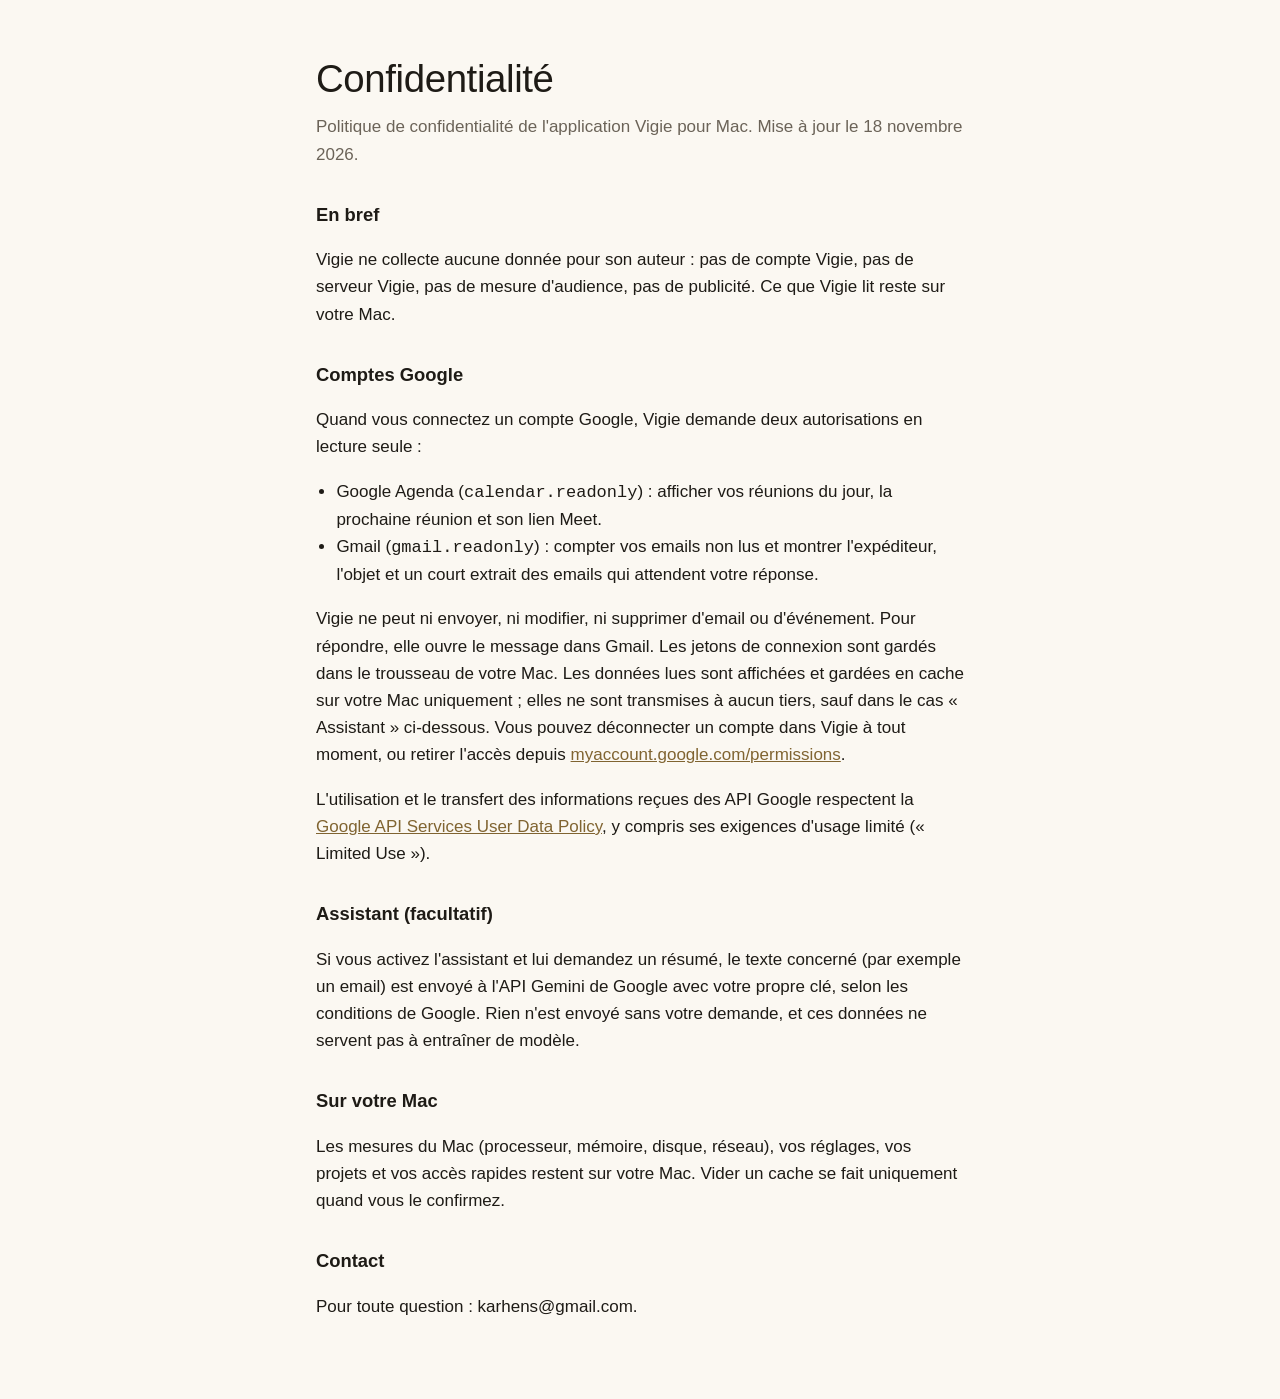
==== vigie/confidentialite.html @ 011286c2 "Vigie : page d'accueil et politique de confidentialité Co-Authored-By: Claude Opus 5.5 <noreply@anth" ====
<!doctype html>
<html lang="fr">
<head>
  <meta charset="utf-8">
  <meta name="viewport" content="width=device-width, initial-scale=1">
  <title>Vigie · Confidentialité</title>
  <link rel="stylesheet" href="../style.css">
</head>
<body>
<main>
  <h1>Confidentialité</h1>
  <p class="sous">Politique de confidentialité de l'application Vigie pour Mac. Mise à jour le 18 novembre 2026.</p>

  <h2>En bref</h2>
  <p>Vigie ne collecte aucune donnée pour son auteur : pas de compte Vigie, pas de serveur Vigie, pas de mesure
    d'audience, pas de publicité. Ce que Vigie lit reste sur votre Mac.</p>

  <h2>Comptes Google</h2>
  <p>Quand vous connectez un compte Google, Vigie demande deux autorisations en lecture seule :</p>
  <ul>
    <li>Google Agenda (<code>calendar.readonly</code>) : afficher vos réunions du jour, la prochaine réunion et son lien Meet.</li>
    <li>Gmail (<code>gmail.readonly</code>) : compter vos emails non lus et montrer l'expéditeur, l'objet et un court extrait
      des emails qui attendent votre réponse.</li>
  </ul>
  <p>Vigie ne peut ni envoyer, ni modifier, ni supprimer d'email ou d'événement. Pour répondre, elle ouvre le message dans
    Gmail. Les jetons de connexion sont gardés dans le trousseau de votre Mac. Les données lues sont affichées et gardées
    en cache sur votre Mac uniquement ; elles ne sont transmises à aucun tiers, sauf dans le cas « Assistant » ci-dessous.
    Vous pouvez déconnecter un compte dans Vigie à tout moment, ou retirer l'accès depuis
    <a href="https://myaccount.google.com/permissions">myaccount.google.com/permissions</a>.</p>
  <p>L'utilisation et le transfert des informations reçues des API Google respectent la
    <a href="https://developers.google.com/terms/api-services-user-data-policy">Google API Services User Data Policy</a>,
    y compris ses exigences d'usage limité (« Limited Use »).</p>

  <h2>Assistant (facultatif)</h2>
  <p>Si vous activez l'assistant et lui demandez un résumé, le texte concerné (par exemple un email) est envoyé à l'API
    Gemini de Google avec votre propre clé, selon les conditions de Google. Rien n'est envoyé sans votre demande, et ces
    données ne servent pas à entraîner de modèle.</p>

  <h2>Sur votre Mac</h2>
  <p>Les mesures du Mac (processeur, mémoire, disque, réseau), vos réglages, vos projets et vos accès rapides restent sur
    votre Mac. Vider un cache se fait uniquement quand vous le confirmez.</p>

  <h2>Contact</h2>
  <p>Pour toute question : karhens@gmail.com.</p>
</main>
</body>
</html>
---- style.css ----
:root { --fond: #fbf8f2; --encre: #1e1b16; --doux: #6b6358; --filet: #e2dbce; --accent: #806431; }
@media (prefers-color-scheme: dark) { :root { --fond: #17150f; --encre: #efe9df; --doux: #a89f92; --filet: #3a352c; --accent: #d9b872; } }
* { box-sizing: border-box; }
body { margin: 0; background: var(--fond); color: var(--encre); font: 17px/1.6 -apple-system, "Segoe UI", Roboto, sans-serif; }
main { max-width: 680px; margin: 0 auto; padding: 48px 16px 64px; }
h1 { font-weight: 500; font-size: 2.4rem; margin: 0 0 4px; letter-spacing: -0.01em; }
h2 { font-size: 1.15rem; margin: 32px 0 8px; }
p, li { color: var(--encre); }
.sous { color: var(--doux); margin-top: 0; }
a { color: var(--accent); }
ul { padding-left: 1.2em; }
footer { margin-top: 48px; padding-top: 16px; border-top: 1px solid var(--filet); color: var(--doux); font-size: 0.9rem; }
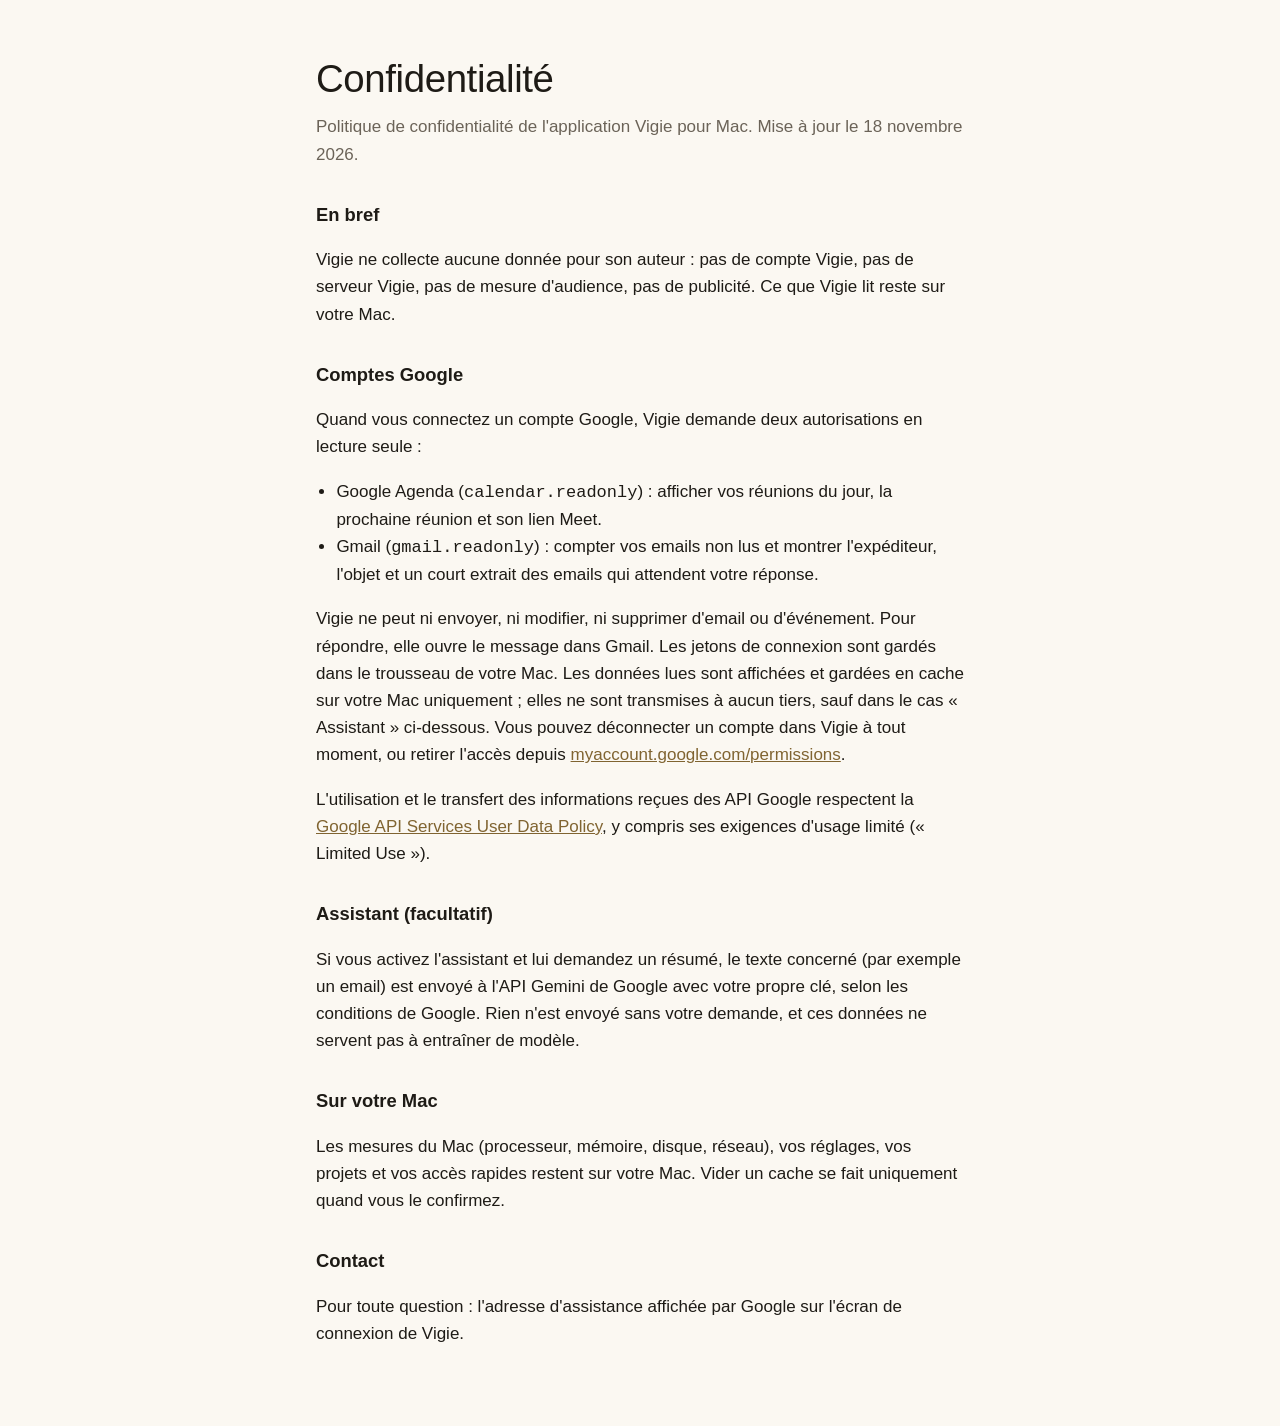
==== commit 1fe246d9: "Vigie : pas d'adresse personnelle en clair sur la page Co-Authored-By: Claude Opus 5.5 <noreply@anth" ====
--- a/vigie/confidentialite.html
+++ b/vigie/confidentialite.html
@@ -41,7 +41,7 @@
     votre Mac. Vider un cache se fait uniquement quand vous le confirmez.</p>
 
   <h2>Contact</h2>
-  <p>Pour toute question : karhens@gmail.com.</p>
+  <p>Pour toute question : l'adresse d'assistance affichée par Google sur l'écran de connexion de Vigie.</p>
 </main>
 </body>
 </html>
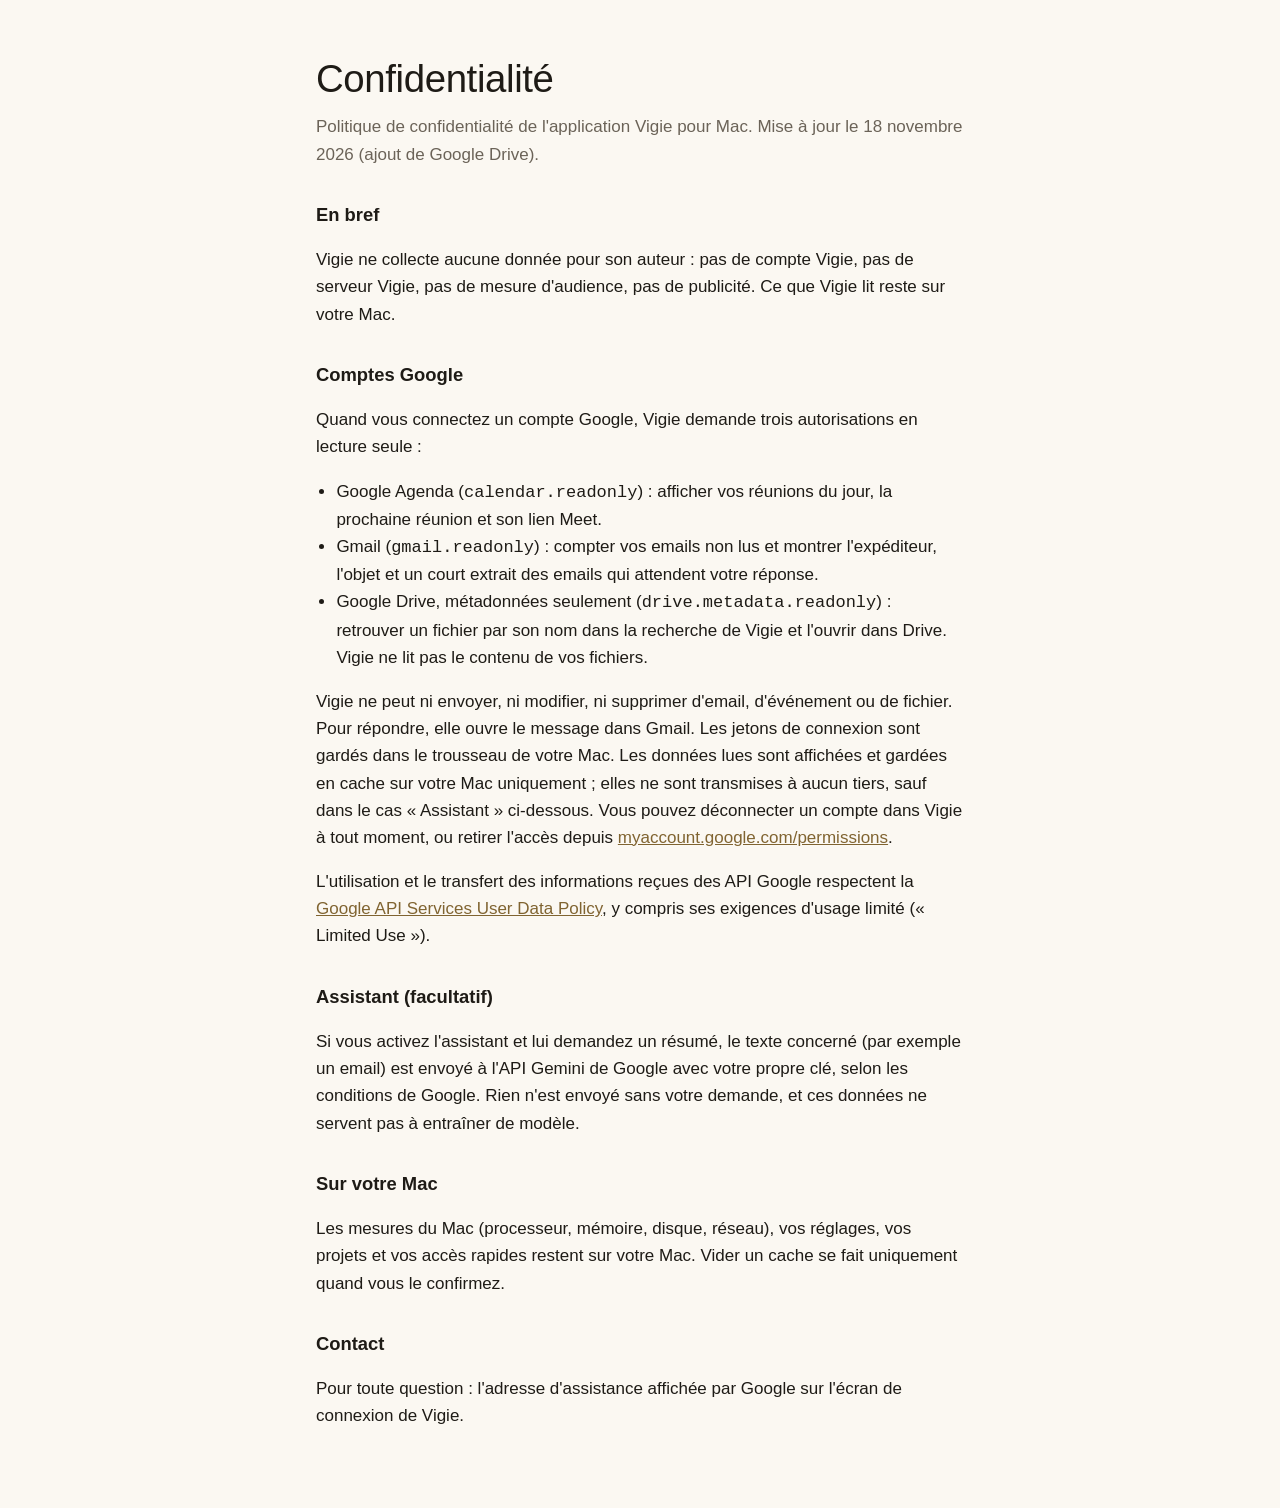
==== commit e5a72c3e: "Vigie : Google Drive (métadonnées) dans la confidentialité Co-Authored-By: Claude Opus 5.5 <noreply@" ====
--- a/vigie/confidentialite.html
+++ b/vigie/confidentialite.html
@@ -9,20 +9,22 @@
 <body>
 <main>
   <h1>Confidentialité</h1>
-  <p class="sous">Politique de confidentialité de l'application Vigie pour Mac. Mise à jour le 18 novembre 2026.</p>
+  <p class="sous">Politique de confidentialité de l'application Vigie pour Mac. Mise à jour le 18 novembre 2026 (ajout de Google Drive).</p>
 
   <h2>En bref</h2>
   <p>Vigie ne collecte aucune donnée pour son auteur : pas de compte Vigie, pas de serveur Vigie, pas de mesure
     d'audience, pas de publicité. Ce que Vigie lit reste sur votre Mac.</p>
 
   <h2>Comptes Google</h2>
-  <p>Quand vous connectez un compte Google, Vigie demande deux autorisations en lecture seule :</p>
+  <p>Quand vous connectez un compte Google, Vigie demande trois autorisations en lecture seule :</p>
   <ul>
     <li>Google Agenda (<code>calendar.readonly</code>) : afficher vos réunions du jour, la prochaine réunion et son lien Meet.</li>
     <li>Gmail (<code>gmail.readonly</code>) : compter vos emails non lus et montrer l'expéditeur, l'objet et un court extrait
       des emails qui attendent votre réponse.</li>
+    <li>Google Drive, métadonnées seulement (<code>drive.metadata.readonly</code>) : retrouver un fichier par son nom dans la
+      recherche de Vigie et l'ouvrir dans Drive. Vigie ne lit pas le contenu de vos fichiers.</li>
   </ul>
-  <p>Vigie ne peut ni envoyer, ni modifier, ni supprimer d'email ou d'événement. Pour répondre, elle ouvre le message dans
+  <p>Vigie ne peut ni envoyer, ni modifier, ni supprimer d'email, d'événement ou de fichier. Pour répondre, elle ouvre le message dans
     Gmail. Les jetons de connexion sont gardés dans le trousseau de votre Mac. Les données lues sont affichées et gardées
     en cache sur votre Mac uniquement ; elles ne sont transmises à aucun tiers, sauf dans le cas « Assistant » ci-dessous.
     Vous pouvez déconnecter un compte dans Vigie à tout moment, ou retirer l'accès depuis
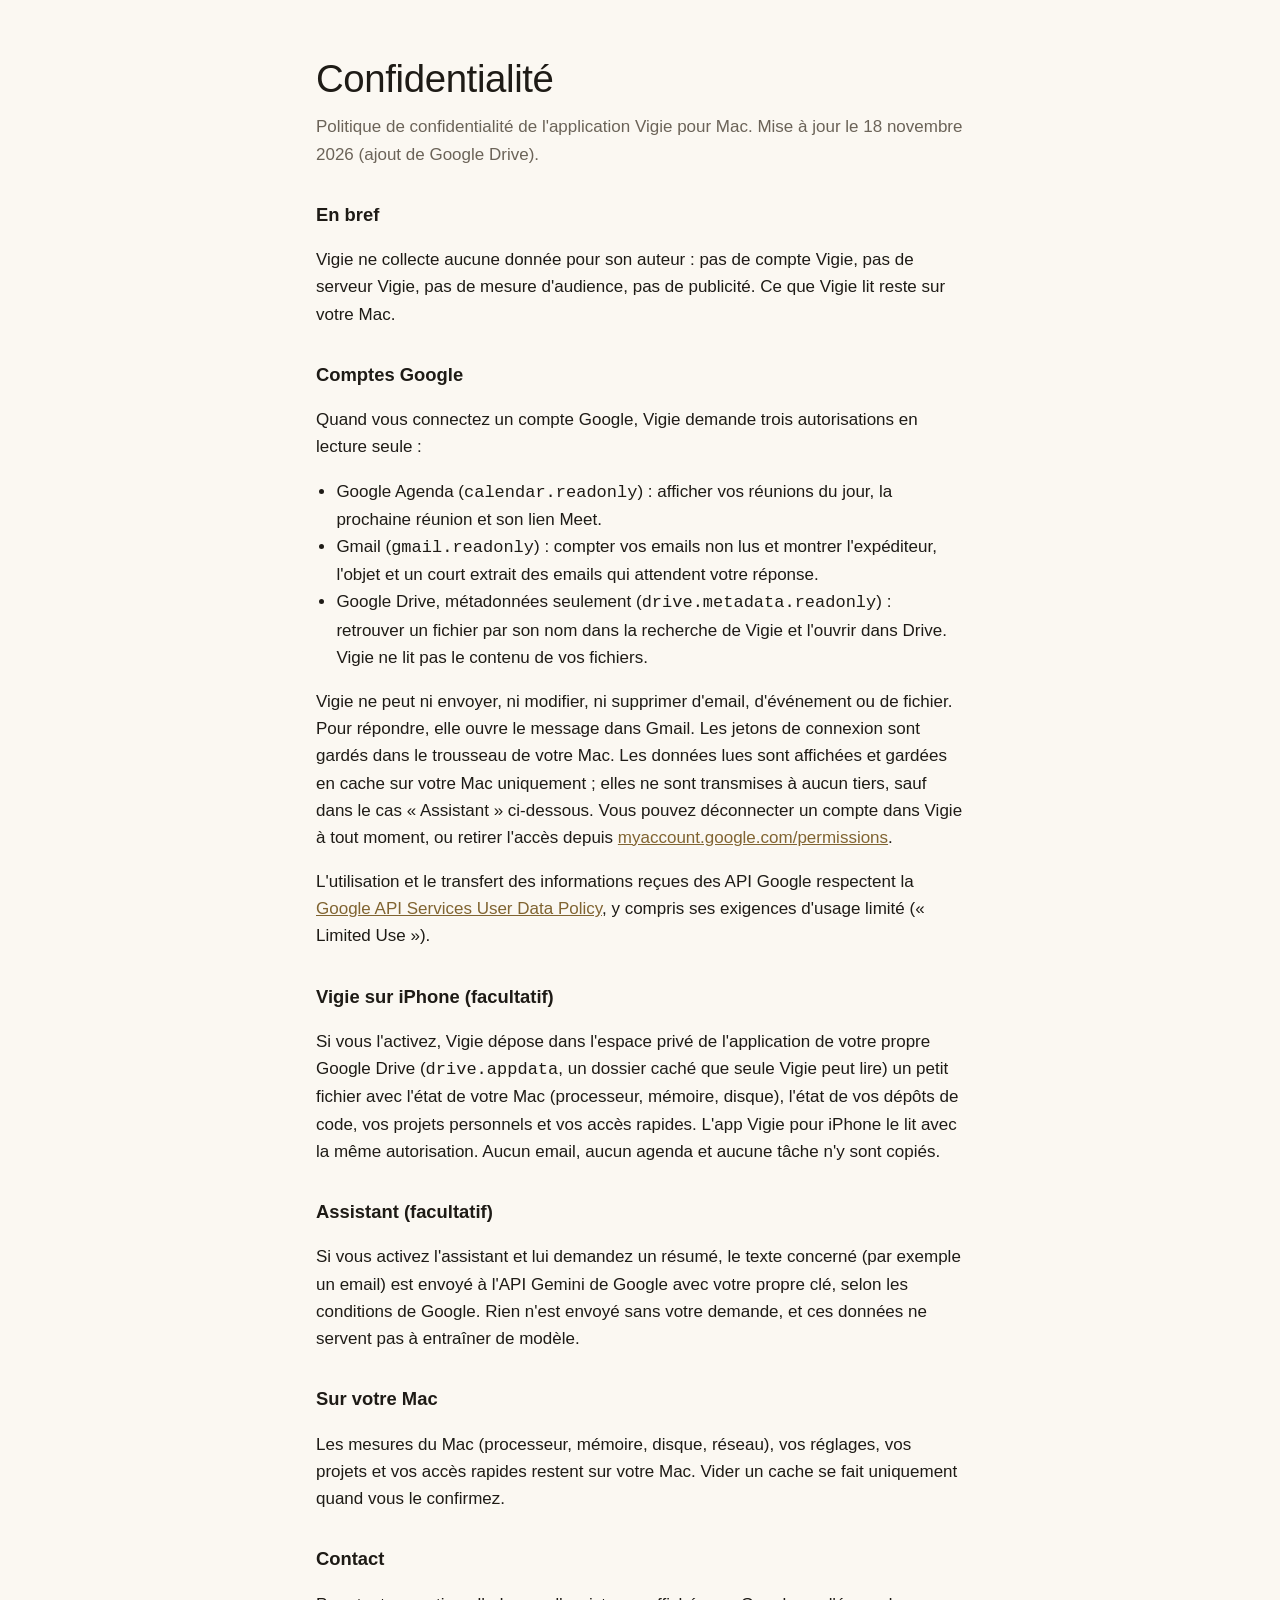
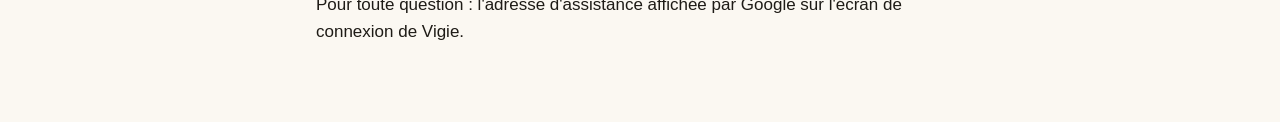
==== commit 325c51bb: "Vigie : espace iPhone (drive.appdata) dans la confidentialité Co-Authored-By: Claude Opus 5.5 <norep" ====
--- a/vigie/confidentialite.html
+++ b/vigie/confidentialite.html
@@ -33,6 +33,12 @@
     <a href="https://developers.google.com/terms/api-services-user-data-policy">Google API Services User Data Policy</a>,
     y compris ses exigences d'usage limité (« Limited Use »).</p>
 
+  <h2>Vigie sur iPhone (facultatif)</h2>
+  <p>Si vous l'activez, Vigie dépose dans l'espace privé de l'application de votre propre Google Drive
+    (<code>drive.appdata</code>, un dossier caché que seule Vigie peut lire) un petit fichier avec l'état de votre Mac
+    (processeur, mémoire, disque), l'état de vos dépôts de code, vos projets personnels et vos accès rapides. L'app
+    Vigie pour iPhone le lit avec la même autorisation. Aucun email, aucun agenda et aucune tâche n'y sont copiés.</p>
+
   <h2>Assistant (facultatif)</h2>
   <p>Si vous activez l'assistant et lui demandez un résumé, le texte concerné (par exemple un email) est envoyé à l'API
     Gemini de Google avec votre propre clé, selon les conditions de Google. Rien n'est envoyé sans votre demande, et ces
